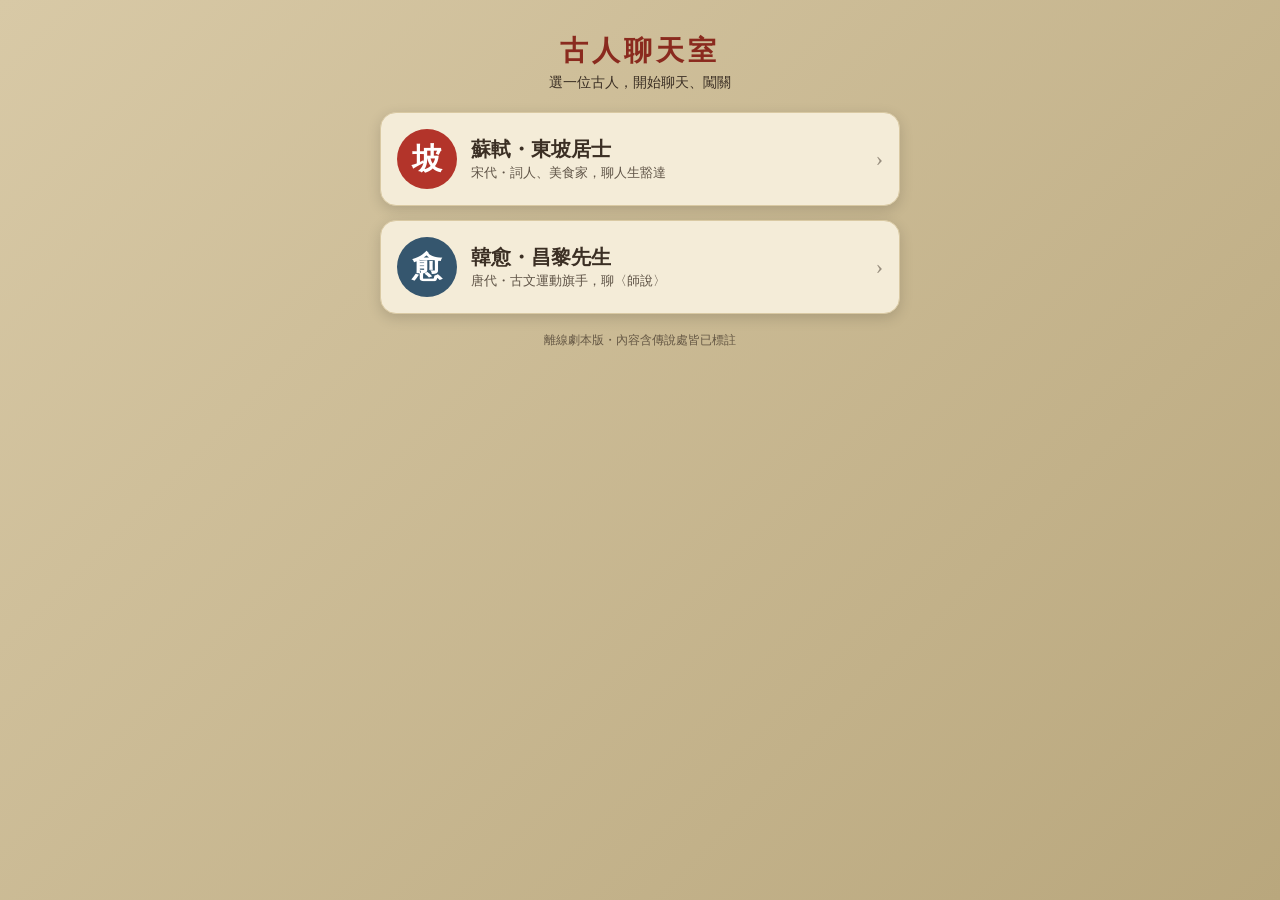
==== index.html @ 876a1bff "Add Su Shi and Han Yu ancient-figure chatrooms Co-Authored-By: Claude Sonnet 5.5 <noreply@anthropic." ====
<!DOCTYPE html>
<html lang="zh-Hant">
<head>
<meta charset="UTF-8">
<meta name="viewport" content="width=device-width, initial-scale=1">
<title>古人聊天室</title>
<style>
  *{box-sizing:border-box}
  body{margin:0;min-height:100dvh;font-family:"Noto Serif TC","Microsoft JhengHei",serif;color:#3b2f24;
    background:linear-gradient(135deg,#d8c9a6,#b9a77d);display:flex;justify-content:center;padding:24px 16px}
  main{width:100%;max-width:520px}
  h1{text-align:center;margin:8px 0 4px;font-size:28px;letter-spacing:4px;color:#8a2a1e}
  p.sub{text-align:center;margin:0 0 20px;font-size:14px}
  a.card{display:flex;align-items:center;gap:14px;background:#f4ecd8;border:1px solid #d9c9a3;border-radius:16px;
    padding:16px;margin-bottom:14px;text-decoration:none;color:inherit;box-shadow:0 4px 14px rgba(0,0,0,.15)}
  a.card:active{transform:scale(.98)}
  .av{width:60px;height:60px;border-radius:50%;color:#fff;display:grid;place-items:center;font-size:30px;font-weight:700;flex:none}
  .su{background:#b3342a}.hy{background:#35566e}
  .t b{display:block;font-size:20px}
  .t span{font-size:13px;opacity:.8}
  .go{margin-left:auto;font-size:22px;opacity:.5}
  footer{text-align:center;font-size:12px;opacity:.7;margin-top:18px}
</style>
</head>
<body>
<main>
  <h1>古人聊天室</h1>
  <p class="sub">選一位古人，開始聊天、闖關</p>
  <a class="card" href="su/">
    <div class="av su">坡</div>
    <div class="t"><b>蘇軾・東坡居士</b><span>宋代・詞人、美食家，聊人生豁達</span></div>
    <div class="go">›</div>
  </a>
  <a class="card" href="hanyu/">
    <div class="av hy">愈</div>
    <div class="t"><b>韓愈・昌黎先生</b><span>唐代・古文運動旗手，聊〈師說〉</span></div>
    <div class="go">›</div>
  </a>
  <footer>離線劇本版・內容含傳說處皆已標註</footer>
</main>
</body>
</html>
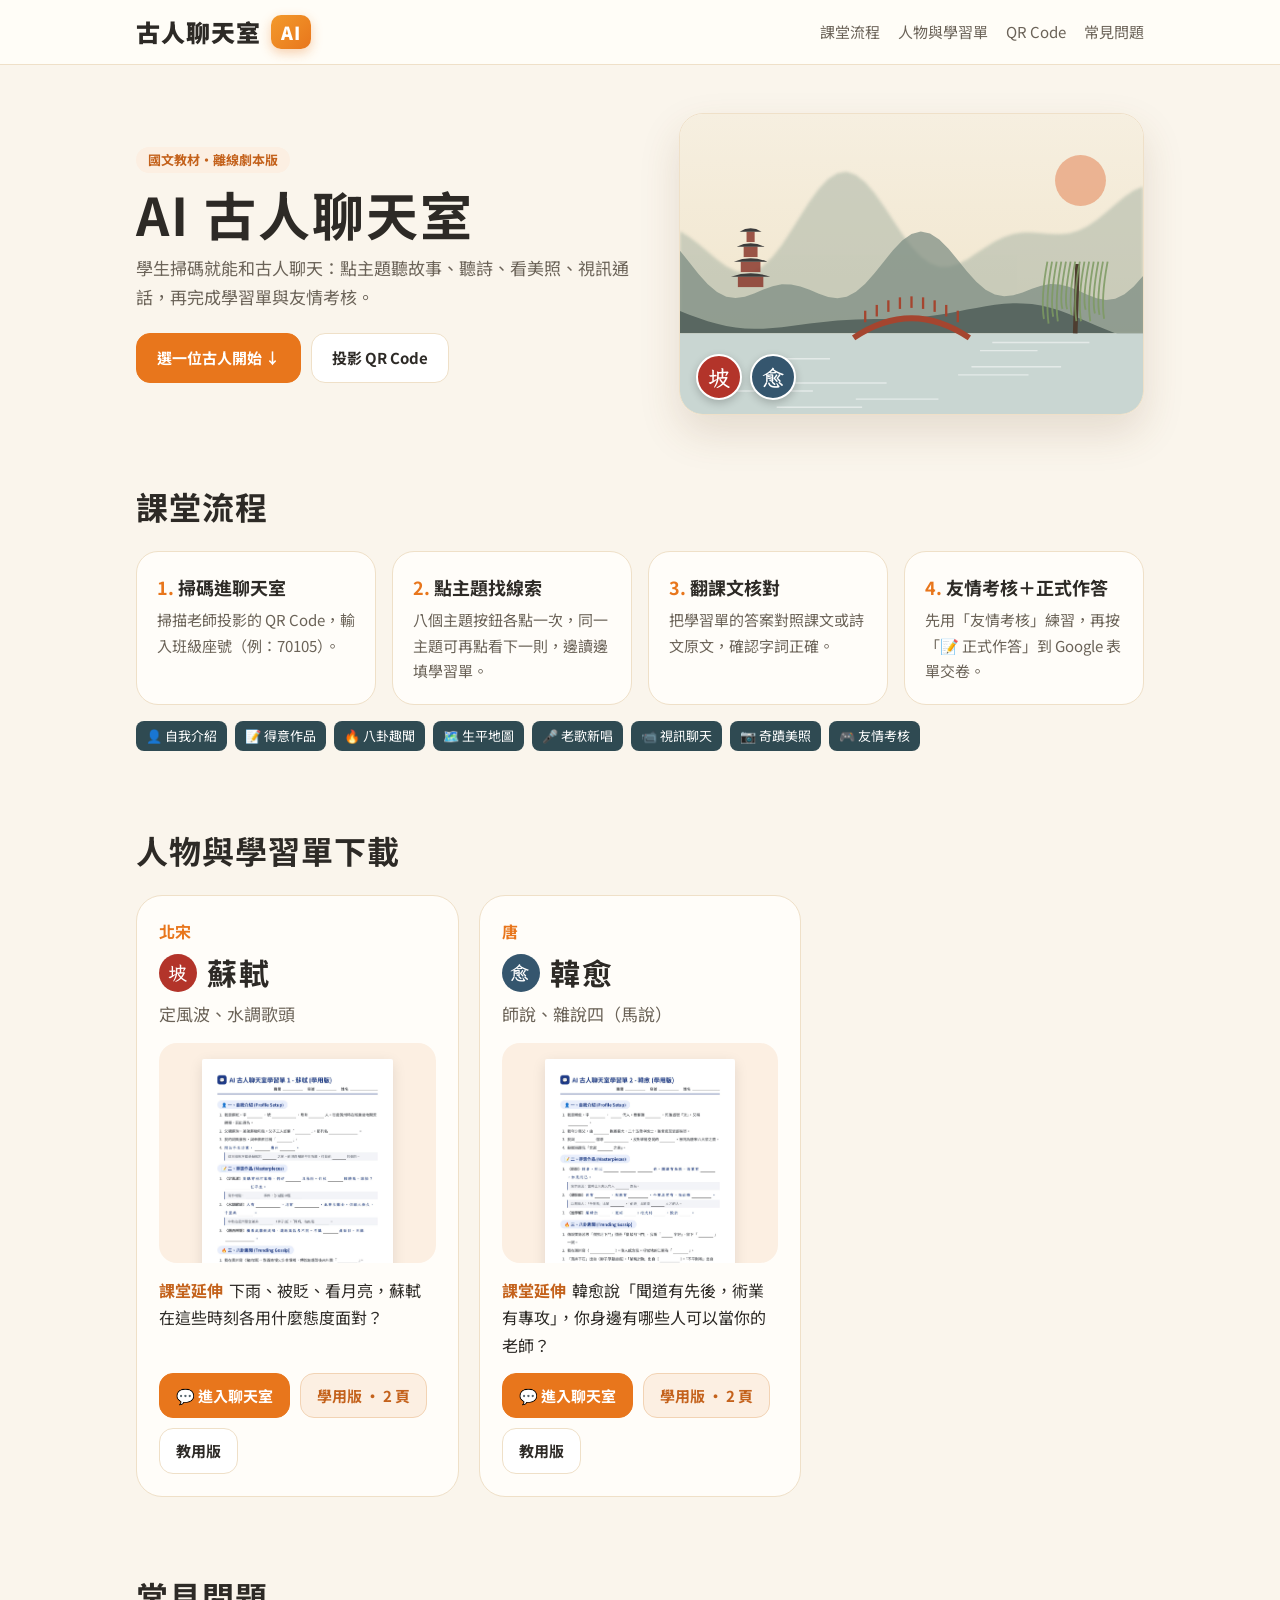
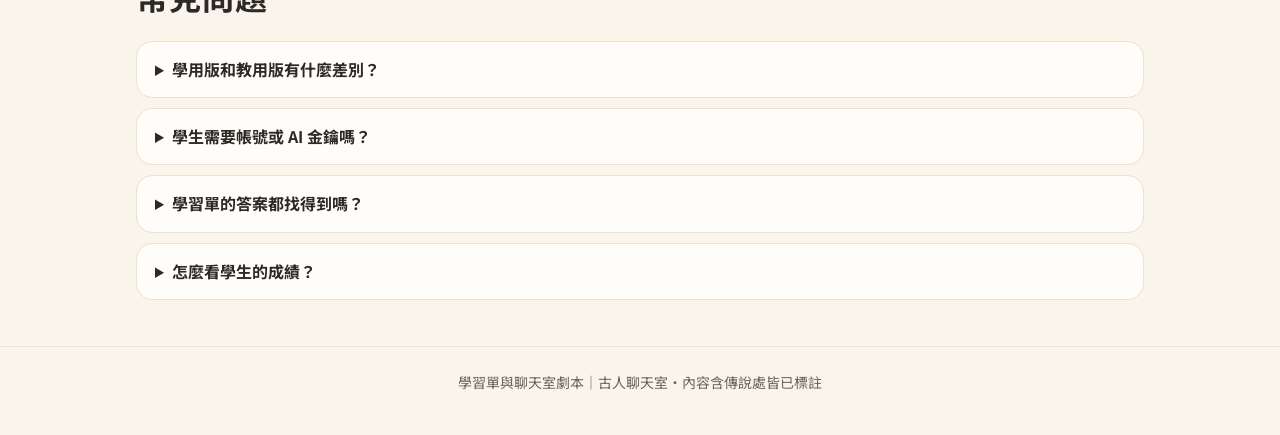
==== commit 8300185f: "Redesign chatroom and worksheets as a shared template Every author now uses one data file in people/" ====
--- a/index.html
+++ b/index.html
@@ -3,40 +3,158 @@
 <head>
 <meta charset="UTF-8">
 <meta name="viewport" content="width=device-width, initial-scale=1">
-<title>古人聊天室</title>
+<title>AI 古人聊天室</title>
+<link rel="preconnect" href="https://fonts.googleapis.com">
+<link rel="stylesheet" href="https://fonts.googleapis.com/css2?family=LXGW+WenKai+TC:wght@400;700&family=Noto+Sans+TC:wght@400;500;700;900&display=swap">
 <style>
+  :root{--bg:#faf5ec;--card:#fffdf9;--line:#efe0c8;--ink:#2d2a26;--sub:#6b6358;--or:#e8761c;--or2:#c4621c;--peach:#fcefe2;--teal:#2f4a52}
   *{box-sizing:border-box}
-  body{margin:0;min-height:100dvh;font-family:"Noto Serif TC","Microsoft JhengHei",serif;color:#3b2f24;
-    background:linear-gradient(135deg,#d8c9a6,#b9a77d);display:flex;justify-content:center;padding:24px 16px}
-  main{width:100%;max-width:520px}
-  h1{text-align:center;margin:8px 0 4px;font-size:28px;letter-spacing:4px;color:#8a2a1e}
-  p.sub{text-align:center;margin:0 0 20px;font-size:14px}
-  a.card{display:flex;align-items:center;gap:14px;background:#f4ecd8;border:1px solid #d9c9a3;border-radius:16px;
-    padding:16px;margin-bottom:14px;text-decoration:none;color:inherit;box-shadow:0 4px 14px rgba(0,0,0,.15)}
-  a.card:active{transform:scale(.98)}
-  .av{width:60px;height:60px;border-radius:50%;color:#fff;display:grid;place-items:center;font-size:30px;font-weight:700;flex:none}
-  .su{background:#b3342a}.hy{background:#35566e}
-  .t b{display:block;font-size:20px}
-  .t span{font-size:13px;opacity:.8}
-  .go{margin-left:auto;font-size:22px;opacity:.5}
-  footer{text-align:center;font-size:12px;opacity:.7;margin-top:18px}
+  html{scroll-behavior:smooth}
+  body{margin:0;background:var(--bg);color:var(--ink);font-family:"Noto Sans TC","Microsoft JhengHei",sans-serif;line-height:1.7}
+  a{color:inherit}
+  .wrap{max-width:1040px;margin:0 auto;padding:0 16px}
+  header.nav{position:sticky;top:0;z-index:5;background:#fffdf8ee;backdrop-filter:blur(8px);border-bottom:1px solid var(--line)}
+  header.nav .wrap{display:flex;align-items:center;gap:12px;height:64px}
+  .logo{font-weight:900;font-size:24px;letter-spacing:1px;text-decoration:none;display:flex;align-items:center;gap:10px}
+  .logo i{font-style:normal;background:linear-gradient(135deg,#f39a2b,#e8761c);color:#fff;border-radius:10px;padding:2px 10px;font-size:18px;box-shadow:0 4px 12px #e8761c55}
+  header.nav nav{margin-left:auto;display:flex;gap:18px;font-size:15px}
+  header.nav nav a{text-decoration:none;color:var(--sub)}
+  header.nav nav a:hover{color:var(--or)}
+  @media (max-width:560px){header.nav nav a:not(.keep){display:none}}
+
+  .hero{padding:48px 0 28px}
+  .hero .wrap{display:grid;grid-template-columns:1.1fr 1fr;gap:32px;align-items:center}
+  .tag{display:inline-block;background:var(--peach);color:var(--or2);border-radius:20px;padding:2px 12px;font-size:13px;font-weight:700}
+  h1{font-size:clamp(34px,6vw,52px);margin:10px 0 8px;letter-spacing:2px;line-height:1.2}
+  .hero p{color:var(--sub);font-size:17px;margin:0 0 22px}
+  .btn{display:inline-flex;align-items:center;gap:6px;border-radius:14px;padding:11px 20px;font-weight:700;text-decoration:none;border:1.5px solid var(--line);background:#fff;font-size:15px;transition:.15s}
+  .btn:hover{transform:translateY(-1px);box-shadow:0 6px 16px #0000000f}
+  .btn.pri{background:var(--or);border-color:var(--or);color:#fff}
+  .btn.soft{background:var(--peach);border-color:#f2d3b4;color:var(--or2)}
+  .btns{display:flex;flex-wrap:wrap;gap:10px}
+  .visual{position:relative;border-radius:24px;overflow:hidden;aspect-ratio:400/260;box-shadow:0 18px 40px #6b4a2a26;border:1px solid var(--line)}
+  .visual img{width:100%;height:100%;object-fit:cover;display:block}
+  .visual .seals{position:absolute;left:16px;bottom:14px;display:flex;gap:8px}
+  .visual .seals span{width:46px;height:46px;border-radius:50%;color:#fff;display:grid;place-items:center;font:700 22px "LXGW WenKai TC",serif;border:2px solid #fff;box-shadow:0 3px 8px #0003}
+  @media (max-width:760px){.hero .wrap{grid-template-columns:1fr}.hero{padding-top:28px}}
+
+  section{padding:36px 0}
+  h2{font-size:clamp(24px,4vw,32px);margin:0 0 18px;letter-spacing:1px}
+  .steps{display:grid;grid-template-columns:repeat(auto-fit,minmax(220px,1fr));gap:16px}
+  .step{background:var(--card);border:1px solid var(--line);border-radius:22px;padding:20px}
+  .step b{display:block;font-size:18px;margin-bottom:4px}
+  .step b span{color:var(--or);margin-right:4px}
+  .step p{margin:0;color:var(--sub);font-size:15px}
+  .topics{display:flex;flex-wrap:wrap;gap:8px;margin-top:16px}
+  .topics span{background:var(--teal);color:#fff;border-radius:8px;padding:4px 10px;font-size:13px}
+
+  .cards{display:grid;grid-template-columns:repeat(auto-fill,minmax(300px,1fr));gap:20px}
+  .card{background:var(--card);border:1px solid var(--line);border-radius:26px;padding:22px;display:flex;flex-direction:column}
+  .dyn{color:var(--or);font-weight:700}
+  .card h3{font-size:30px;margin:2px 0 0;letter-spacing:2px;display:flex;align-items:center;gap:10px}
+  .card h3 i{width:38px;height:38px;border-radius:50%;color:#fff;display:grid;place-items:center;font:700 19px "LXGW WenKai TC",serif;font-style:normal}
+  .works{color:var(--sub);font-size:17px;margin:2px 0 14px}
+  .thumb{display:block;background:var(--peach);border-radius:18px;padding:16px 16px 0;height:220px;overflow:hidden}
+  .thumb img{display:block;width:78%;margin:0 auto;box-shadow:0 4px 14px #0000001a;border-radius:2px}
+  .ext{margin:14px 0;font-size:16px}
+  .ext b{color:var(--or2);margin-right:6px}
+  .card .btns{margin-top:auto}
+  .card .btn{padding:9px 16px}
+
+  .faq details{background:var(--card);border:1px solid var(--line);border-radius:16px;padding:14px 18px;margin-bottom:10px}
+  .faq summary{font-weight:700;cursor:pointer}
+  .faq p{margin:8px 0 0;color:var(--sub)}
+  footer{border-top:1px solid var(--line);padding:24px 0 40px;color:var(--sub);font-size:14px;text-align:center}
 </style>
 </head>
 <body>
-<main>
-  <h1>古人聊天室</h1>
-  <p class="sub">選一位古人，開始聊天、闖關</p>
-  <a class="card" href="su/">
-    <div class="av su">坡</div>
-    <div class="t"><b>蘇軾・東坡居士</b><span>宋代・詞人、美食家，聊人生豁達</span></div>
-    <div class="go">›</div>
-  </a>
-  <a class="card" href="hanyu/">
-    <div class="av hy">愈</div>
-    <div class="t"><b>韓愈・昌黎先生</b><span>唐代・古文運動旗手，聊〈師說〉</span></div>
-    <div class="go">›</div>
-  </a>
-  <footer>離線劇本版・內容含傳說處皆已標註</footer>
-</main>
+<header class="nav">
+  <div class="wrap">
+    <a class="logo" href="#">古人聊天室 <i>AI</i></a>
+    <nav><a href="#guide">課堂流程</a><a class="keep" href="#worksheets">人物與學習單</a><a href="qr.html">QR Code</a><a href="#faq">常見問題</a></nav>
+  </div>
+</header>
+
+<div class="hero">
+  <div class="wrap">
+    <div>
+      <span class="tag">國文教材・離線劇本版</span>
+      <h1>AI 古人聊天室</h1>
+      <p>學生掃碼就能和古人聊天：點主題聽故事、聽詩、看美照、視訊通話，再完成學習單與友情考核。</p>
+      <div class="btns">
+        <a class="btn pri" href="#worksheets">選一位古人開始 ↓</a>
+        <a class="btn" href="qr.html">投影 QR Code</a>
+      </div>
+    </div>
+    <div class="visual"><img id="heroImg" alt="水墨山水"><div id="heroSeals" class="seals"></div></div>
+  </div>
+</div>
+
+<section id="guide">
+  <div class="wrap">
+    <h2>課堂流程</h2>
+    <div class="steps">
+      <div class="step"><b><span>1.</span>掃碼進聊天室</b><p>掃描老師投影的 QR Code，輸入班級座號（例：70105）。</p></div>
+      <div class="step"><b><span>2.</span>點主題找線索</b><p>八個主題按鈕各點一次，同一主題可再點看下一則，邊讀邊填學習單。</p></div>
+      <div class="step"><b><span>3.</span>翻課文核對</b><p>把學習單的答案對照課文或詩文原文，確認字詞正確。</p></div>
+      <div class="step"><b><span>4.</span>友情考核＋正式作答</b><p>先用「友情考核」練習，再按「📝 正式作答」到 Google 表單交卷。</p></div>
+    </div>
+    <div class="topics" id="topicTags"></div>
+  </div>
+</section>
+
+<section id="worksheets">
+  <div class="wrap">
+    <h2>人物與學習單下載</h2>
+    <div class="cards" id="cards"></div>
+  </div>
+</section>
+
+<section id="faq" class="faq">
+  <div class="wrap">
+    <h2>常見問題</h2>
+    <details><summary>學用版和教用版有什麼差別？</summary><p>學用版供學生作答，空格留白；教用版以朱紅字標出答案，供教師備課與核對。兩版都是 A4，可直接列印。</p></details>
+    <details><summary>學生需要帳號或 AI 金鑰嗎？</summary><p>不需要。聊天內容都是事先寫好的劇本，手機開網頁、輸入座號即可使用。</p></details>
+    <details><summary>學習單的答案都找得到嗎？</summary><p>學習單每一格都對應聊天室裡的某個主題。同一主題有好幾則內容時，多點幾次按鈕就會依序出現。</p></details>
+    <details><summary>怎麼看學生的成績？</summary><p>學生按「📝 正式作答」交卷後，成績會進到老師的 Google 表單回覆試算表。</p></details>
+  </div>
+</section>
+
+<footer>學習單與聊天室劇本｜古人聊天室・內容含傳說處皆已標註</footer>
+
+<script src="assets/common.js"></script>
+<script src="assets/scene.js"></script>
+<script src="people/list.js"></script>
+<script>
+(async () => {
+  const esc = (s) => String(s).replace(/[&<>"]/g, (c) => ({ "&": "&amp;", "<": "&lt;", ">": "&gt;", '"': "&quot;" })[c]);
+  for (const id of ACP_LIST) {
+    await new Promise((ok) => { const s = document.createElement("script"); s.src = `people/${id}.js`; s.onload = s.onerror = ok; document.head.appendChild(s); });
+  }
+  let pages = {};
+  try { pages = await (await fetch("worksheets/manifest.json")).json(); } catch (e) {}
+  const people = ACP_LIST.map((id) => ACP_PEOPLE[id]).filter(Boolean);
+
+  document.getElementById("heroImg").src = ACPScene.dataUrl("lake", { seed: 3 });
+  document.getElementById("heroSeals").innerHTML = people.map((p) => `<span style="background:${p.color}">${esc(p.seal)}</span>`).join("");
+  document.getElementById("topicTags").innerHTML = ACP_TOPICS.map((t) => `<span>${t.icon} ${t.label}</span>`).join("");
+
+  document.getElementById("cards").innerHTML = people.map((p) => {
+    const n = pages[p.id] && pages[p.id].student;
+    return `<article class="card">
+      <div class="dyn">${esc(p.dynasty)}</div>
+      <h3><i style="background:${p.color}">${esc(p.seal)}</i>${esc(p.name)}</h3>
+      <div class="works">${esc(p.works)}</div>
+      <a class="thumb" href="worksheets/${p.id}-student.pdf" target="_blank" rel="noopener"><img src="images/${p.id}.jpg" alt="${esc(p.name)}學習單預覽" loading="lazy"></a>
+      <p class="ext"><b>課堂延伸</b>${esc(p.extension)}</p>
+      <div class="btns">
+        <a class="btn pri" href="${p.id}/">💬 進入聊天室</a>
+        <a class="btn soft" href="worksheets/${p.id}-student.pdf" target="_blank" rel="noopener">學用版${n ? " · " + n + " 頁" : ""}</a>
+        <a class="btn" href="worksheets/${p.id}-teacher.pdf" target="_blank" rel="noopener">教用版</a>
+      </div>
+    </article>`;
+  }).join("");
+})();
+</script>
 </body>
 </html>
